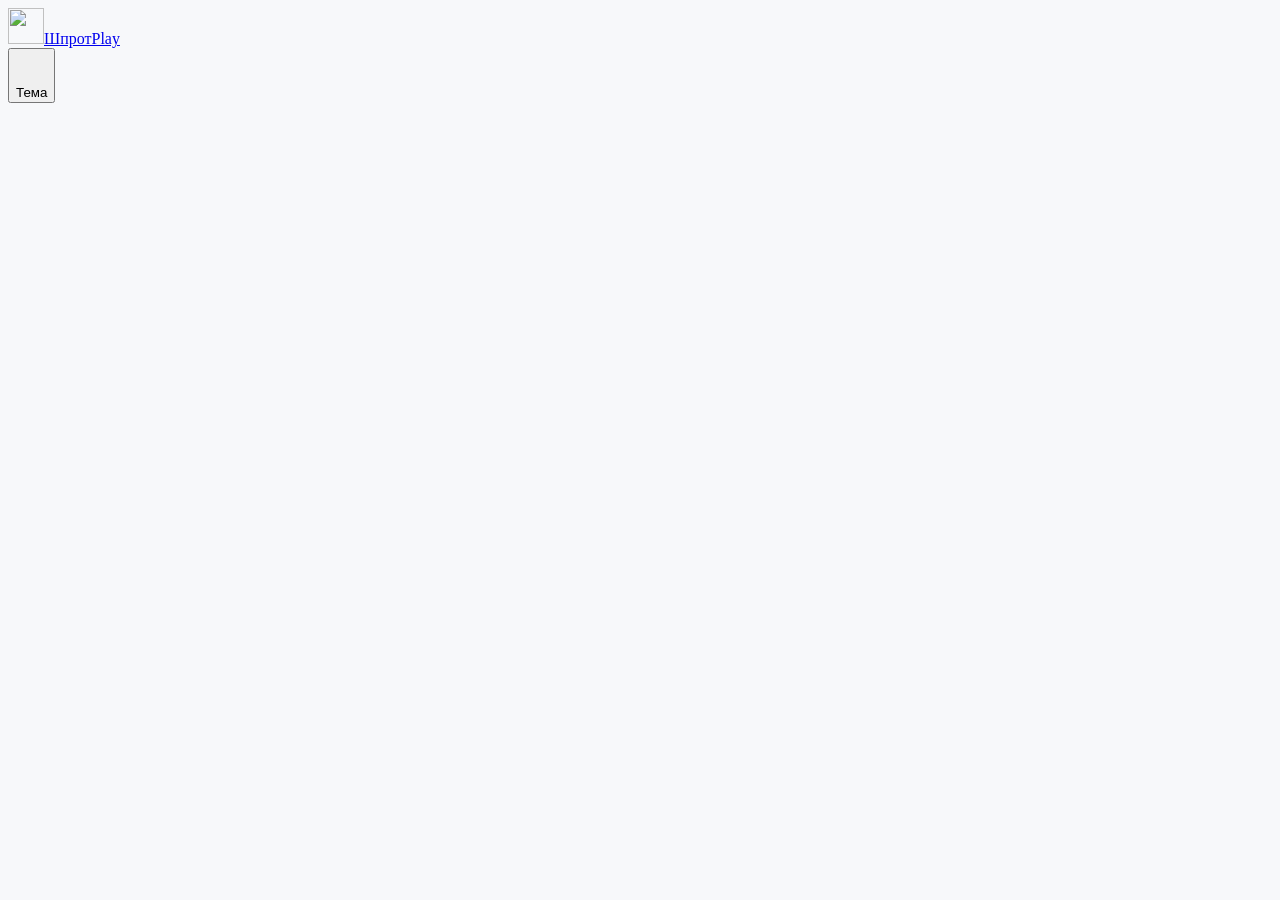
==== index.html @ 1b680673 "Add files via upload" ====
<!doctype html>
<html lang="ru">
<head>
  <meta charset="utf-8">
  <meta name="viewport" content="width=device-width, initial-scale=1, viewport-fit=cover">
  <meta name="theme-color" content="#2066e0">
  <meta name="description" content="ШпротPlay — коллекция из 20 минималистичных мини-игр для телефона и компьютера.">
  <meta property="og:title" content="ШпротPlay — 20 мини-игр">
  <meta property="og:description" content="Быстрые игры без бэкенда: играйте с клавиатуры, мышью или на тачскрине.">
  <meta property="og:type" content="website">
  <link rel="icon" href="assets/icons/icon.svg" type="image/svg+xml">
  <link rel="manifest" href="manifest.webmanifest">
  <title>ШпротPlay — 20 мини-игр</title>
  <style>html{background:#f7f8fa}body{opacity:1}.sr-only{position:absolute;width:1px;height:1px;padding:0;margin:-1px;overflow:hidden;clip:rect(0,0,0,0);white-space:nowrap;border:0}</style>
  <link rel="stylesheet" href="css/theme.css">
  <link rel="stylesheet" href="css/base.css">
  <link rel="stylesheet" href="css/layout.css">
  <link rel="stylesheet" href="css/components.css">
</head>
<body>
  <header class="site-header">
    <div class="header-inner">
      <a class="brand" href="#/" aria-label="ШпротPlay, на главную"><span class="brand-mark" aria-hidden="true"><img src="assets/icons/icon.svg" alt="" width="36" height="36"></span><span>ШпротPlay</span></a>
      <div class="header-actions"><button id="theme-toggle" class="theme-toggle" type="button" aria-label="Сменить тему"><svg class="icon" viewBox="0 0 24 24" aria-hidden="true"><use href="assets/icons/lucide.svg#moon"></use></svg><span>Тема</span></button><div id="user-slot"></div></div>
    </div>
  </header>
  <main id="app" aria-live="polite" aria-busy="true"></main>
  <noscript><p>Для запуска ШпротPlay нужен JavaScript.</p></noscript>
  <script type="module">document.querySelector('#app').setAttribute('aria-busy','false');import('./js/app.js');</script>
</body>
</html>
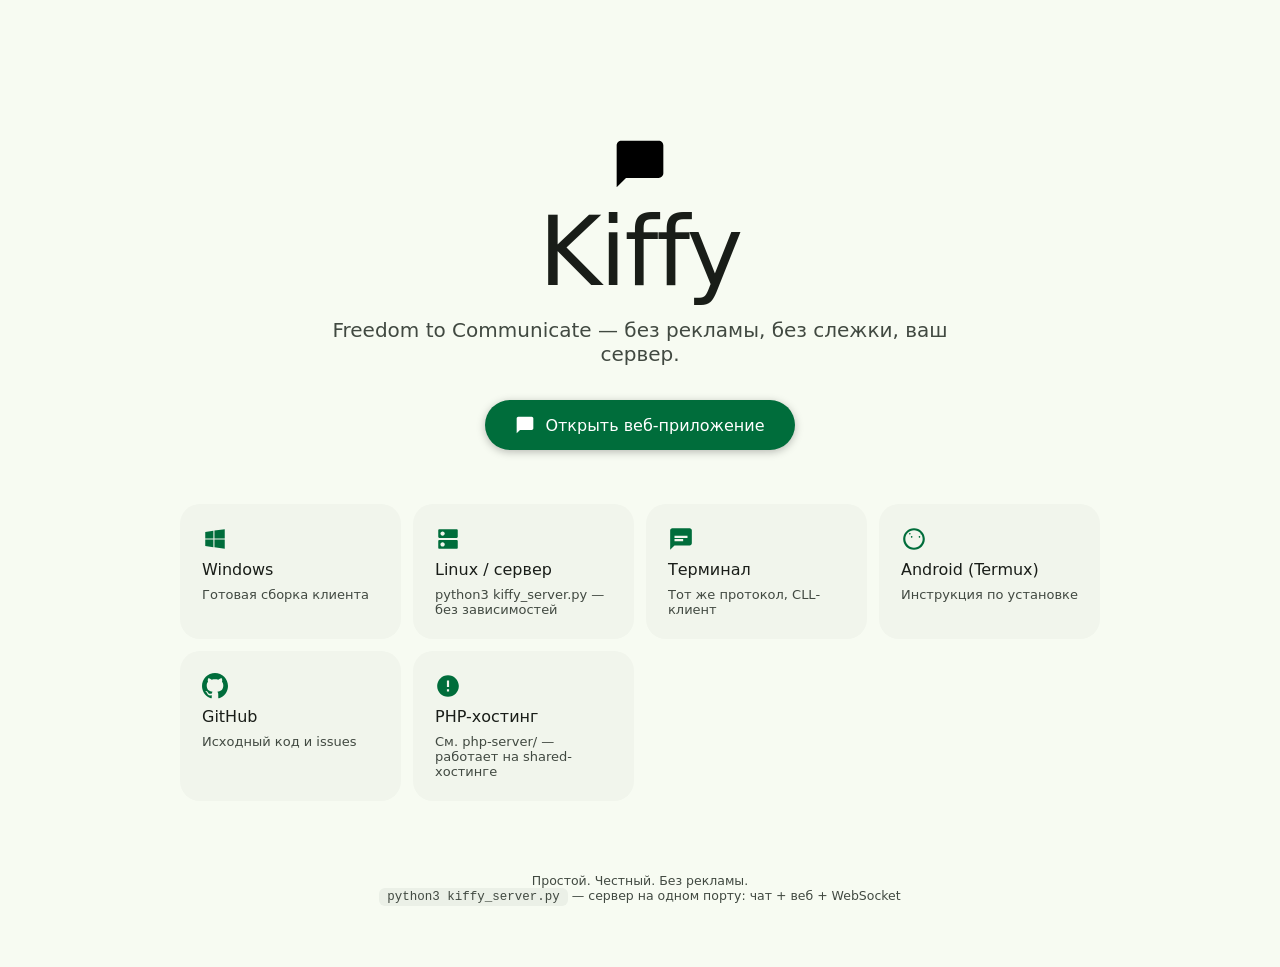
==== commit 766c0406: "Add files via upload" ====
--- a/index.html
+++ b/index.html
@@ -1,31 +1,104 @@
-<!doctype html>
+<!DOCTYPE html>
 <html lang="ru">
 <head>
-  <meta charset="utf-8">
-  <meta name="viewport" content="width=device-width, initial-scale=1, viewport-fit=cover">
-  <meta name="theme-color" content="#2066e0">
-  <meta name="description" content="ШпротPlay — коллекция из 20 минималистичных мини-игр для телефона и компьютера.">
-  <meta property="og:title" content="ШпротPlay — 20 мини-игр">
-  <meta property="og:description" content="Быстрые игры без бэкенда: играйте с клавиатуры, мышью или на тачскрине.">
-  <meta property="og:type" content="website">
-  <link rel="icon" href="assets/icons/icon.svg" type="image/svg+xml">
-  <link rel="manifest" href="manifest.webmanifest">
-  <title>ШпротPlay — 20 мини-игр</title>
-  <style>html{background:#f7f8fa}body{opacity:1}.sr-only{position:absolute;width:1px;height:1px;padding:0;margin:-1px;overflow:hidden;clip:rect(0,0,0,0);white-space:nowrap;border:0}</style>
-  <link rel="stylesheet" href="css/theme.css">
-  <link rel="stylesheet" href="css/base.css">
-  <link rel="stylesheet" href="css/layout.css">
-  <link rel="stylesheet" href="css/components.css">
+<meta charset="UTF-8">
+<meta name="viewport" content="width=device-width, initial-scale=1.0, viewport-fit=cover">
+<meta name="theme-color" media="(prefers-color-scheme: light)" content="#F7FBF2">
+<meta name="theme-color" media="(prefers-color-scheme: dark)" content="#10140F">
+<title>Kiffy — Freedom to Communicate</title>
+<link rel="icon" href="data:image/svg+xml,%3Csvg xmlns='http://www.w3.org/2000/svg' viewBox='0 0 24 24'%3E%3Cpath fill='%23006D3B' d='M20 2H4c-1.1 0-2 .9-2 2v18l4-4h14c1.1 0 2-.9 2-2V4c0-1.1-.9-2-2-2z'/%3E%3C/svg%3E">
+<style>
+:root, :root[data-theme="light"] {
+  --primary:#006D3B; --on-primary:#fff; --primary-container:#97F7B3; --on-primary-container:#00210C;
+  --secondary:#4E6355; --secondary-container:#D1E8D6; --on-secondary-container:#0C1F14;
+  --surface:#F7FBF2; --on-surface:#191D18; --on-surface-variant:#414941;
+  --surface-c-low:#F1F5EC; --surface-c:#EBF0E7; --surface-c-high:#E5EAE1;
+  --outline-v:#C1C9BF; --shadow:rgba(0,0,0,.26);
+}
+:root[data-theme="dark"] {
+  --primary:#7ADB96; --on-primary:#003916; --primary-container:#005325; --on-primary-container:#97F7B3;
+  --secondary:#B5CCBA; --secondary-container:#384B3D; --on-secondary-container:#D1E8D6;
+  --surface:#10140F; --on-surface:#DFE4DB; --on-surface-variant:#C1C9BF;
+  --surface-c-low:#191D18; --surface-c:#1D211C; --surface-c-high:#272B26;
+  --outline-v:#414941; --shadow:rgba(0,0,0,.6);
+}
+* { margin:0; padding:0; box-sizing:border-box; }
+body {
+  font-family: Roboto, "Segoe UI", system-ui, sans-serif;
+  background: var(--surface); color: var(--on-surface);
+  min-height: 100vh; display: flex; flex-direction: column; align-items: center;
+  padding: clamp(20px, 6vw, 64px);
+}
+.hero { text-align: center; margin: 8vh 0 6vh; max-width: 640px; }
+.hero .logo { color: var(--primary); }
+.hero h1 { font-size: clamp(52px, 12vw, 96px); font-weight: 500; letter-spacing: -0.02em; }
+.hero p { color: var(--on-surface-variant); font-size: clamp(16px, 2.5vw, 20px); margin-top: 10px; }
+.open {
+  margin-top: 34px; display: inline-flex; align-items: center; gap: 10px;
+  background: var(--primary); color: var(--on-primary); text-decoration: none;
+  font-size: 16px; font-weight: 500; padding: 15px 30px; border-radius: 100px;
+  box-shadow: 0 2px 8px var(--shadow); transition: filter .2s, transform .2s;
+}
+.open:hover { filter: brightness(1.08); }
+.open:active { transform: scale(.97); }
+.open svg { width: 20px; height: 20px; fill: currentColor; }
+.cards { display: grid; grid-template-columns: repeat(auto-fit, minmax(220px, 1fr)); gap: 12px;
+  width: min(920px, 100%); }
+.card {
+  background: var(--surface-c-low); border-radius: 20px; padding: 22px;
+  display: flex; flex-direction: column; gap: 8px; text-decoration: none; color: inherit;
+  transition: background .2s, transform .2s;
+}
+.card:hover { background: var(--surface-c-high); }
+.card:active { transform: scale(.98); }
+.card .ic { width: 26px; height: 26px; fill: var(--primary); }
+.card b { font-size: 16px; font-weight: 500; }
+.card span { font-size: 13px; color: var(--on-surface-variant); }
+footer { margin-top: 8vh; color: var(--on-surface-variant); font-size: 12.5px; text-align: center; }
+footer code { background: var(--surface-c); padding: 2px 8px; border-radius: 6px; }
+</style>
 </head>
 <body>
-  <header class="site-header">
-    <div class="header-inner">
-      <a class="brand" href="#/" aria-label="ШпротPlay, на главную"><span class="brand-mark" aria-hidden="true"><img src="assets/icons/icon.svg" alt="" width="36" height="36"></span><span>ШпротPlay</span></a>
-      <div class="header-actions"><button id="theme-toggle" class="theme-toggle" type="button" aria-label="Сменить тему"><svg class="icon" viewBox="0 0 24 24" aria-hidden="true"><use href="assets/icons/lucide.svg#moon"></use></svg><span>Тема</span></button><div id="user-slot"></div></div>
-    </div>
-  </header>
-  <main id="app" aria-live="polite" aria-busy="true"></main>
-  <noscript><p>Для запуска ШпротPlay нужен JavaScript.</p></noscript>
-  <script type="module">document.querySelector('#app').setAttribute('aria-busy','false');import('./js/app.js');</script>
+  <div class="hero">
+    <svg class="ic logo" style="width:56px;height:56px" viewBox="0 0 24 24"><path d="M20 2H4c-1.1 0-2 .9-2 2v18l4-4h14c1.1 0 2-.9 2-2V4c0-1.1-.9-2-2-2z"/></svg>
+    <h1>Kiffy</h1>
+    <p>Freedom to Communicate — без рекламы, без слежки, ваш сервер.</p>
+    <a class="open" href="app.html">
+      <svg viewBox="0 0 24 24"><path d="M20 2H4c-1.1 0-2 .9-2 2v18l4-4h14c1.1 0 2-.9 2-2V4c0-1.1-.9-2-2-2z"/></svg>
+      Открыть веб-приложение
+    </a>
+  </div>
+
+  <div class="cards">
+    <a class="card" href="windows.zip" download>
+      <svg class="ic" viewBox="0 0 24 24"><path d="M3 5.5 10.5 4.4v7.1H3zM11.5 4.2 21 3v8.5h-9.5zM3 12.5h7.5v7.1L3 18.5zM11.5 12.5H21V21l-9.5-1.3z"/></svg>
+      <b>Windows</b><span>Готовая сборка клиента</span>
+    </a>
+    <a class="card" href="kiffy_server.py" download>
+      <svg class="ic" viewBox="0 0 24 24"><path d="M20 13H4c-.55 0-1 .45-1 1v6c0 .55.45 1 1 1h16c.55 0 1-.45 1-1v-6c0-.55-.45-1-1-1zM7 19c-1.1 0-2-.9-2-2s.9-2 2-2 2 .9 2 2-.9 2-2 2zM20 3H4c-.55 0-1 .45-1 1v6c0 .55.45 1 1 1h16c.55 0 1-.45 1-1V4c0-.55-.45-1-1-1zM7 9c-1.1 0-2-.9-2-2s.9-2 2-2 2 .9 2 2-.9 2-2 2z"/></svg>
+      <b>Linux / сервер</b><span>python3 kiffy_server.py — без зависимостей</span>
+    </a>
+    <a class="card" href="kiffy_client.py" download>
+      <svg class="ic" viewBox="0 0 24 24"><path d="M20 2H4c-1.1 0-2 .9-2 2v18l4-4h14c1.1 0 2-.9 2-2V4c0-1.1-.9-2-2-2zM6 9h12v2H6zm8 5H6v-2h8z"/></svg>
+      <b>Терминал</b><span>Тот же протокол, CLL-клиент</span>
+    </a>
+    <a class="card" href="android.html">
+      <svg class="ic" viewBox="0 0 24 24"><path d="M17.6 9.48c-.3-.3-.8-.3-1.1 0-.3.3-.3.8 0 1.1.3.3.8.3 1.1 0 .3-.3.3-.8 0-1.1zm1.7-2.9c-.3-.3-.8-.3-1.1 0-.3.3-.3.8 0 1.1.3.3.8.3 1.1 0 .3-.3.3-.8 0-1.1zm-10.6 0c-.3-.3-.8-.3-1.1 0-.3.3-.3.8 0 1.1.3.3.8.3 1.1 0 .3-.3.3-.8 0-1.1zm1.7 2.9c-.3-.3-.8-.3-1.1 0-.3.3-.3.8 0 1.1.3.3.8.3 1.1 0 .3-.3.3-.8 0-1.1zM12 2C6.48 2 2 6.48 2 12s4.48 10 10 10 10-4.48 10-10S17.52 2 12 2zm0 18c-4.41 0-8-3.59-8-8 0-4.41 3.59-8 8-8s8 3.59 8 8-3.59 8-8 8z"/></svg>
+      <b>Android (Termux)</b><span>Инструкция по установке</span>
+    </a>
+    <a class="card" href="https://github.com/kazitu-off/kiffy" target="_blank" rel="noopener">
+      <svg class="ic" viewBox="0 0 24 24"><path d="M12 0c-6.626 0-12 5.373-12 12 0 5.302 3.438 9.8 8.207 11.387.599.111.793-.261.793-.577v-2.234c-3.338.726-4.033-1.416-4.033-1.416-.546-1.387-1.333-1.756-1.333-1.756-1.089-.745.083-.729.083-.729 1.205.084 1.839 1.237 1.839 1.237 1.07 1.834 2.807 1.304 3.492.997.107-.775.418-1.305.762-1.604-2.665-.305-5.467-1.334-5.467-5.931 0-1.311.469-2.381 1.236-3.221-.124-.303-.535-1.524.117-3.176 0 0 1.008-.322 3.301 1.23.957-.266 1.983-.399 3.003-.404 1.02.005 2.047.138 3.006.404 2.291-1.552 3.297-1.23 3.297-1.23.653 1.653.242 2.874.118 3.176.77.84 1.235 1.911 1.235 3.221 0 4.609-2.807 5.624-5.479 5.921.43.372.823 1.102.823 2.222v3.293c0 .319.192.694.801.576 4.765-1.589 8.199-6.086 8.199-11.386 0-6.627-5.373-12-12-12z"/></svg>
+      <b>GitHub</b><span>Исходный код и issues</span>
+    </a>
+    <a class="card" href="https://github.com/kazitu-off/kiffy" target="_blank" rel="noopener">
+      <svg class="ic" viewBox="0 0 24 24"><path d="M11 15h2v2h-2zm0-8h2v6h-2zm1-5C6.47 2 2 6.5 2 12s4.47 10 10 10c5.53 0 10-4.5 10-10S17.53 2 12 2z"/></svg>
+      <b>PHP-хостинг</b><span>См. php-server/ — работает на shared-хостинге</span>
+    </a>
+  </div>
+
+  <footer>
+    Простой. Честный. Без рекламы.<br>
+    <code>python3 kiffy_server.py</code> — сервер на одном порту: чат + веб + WebSocket
+  </footer>
 </body>
 </html>
